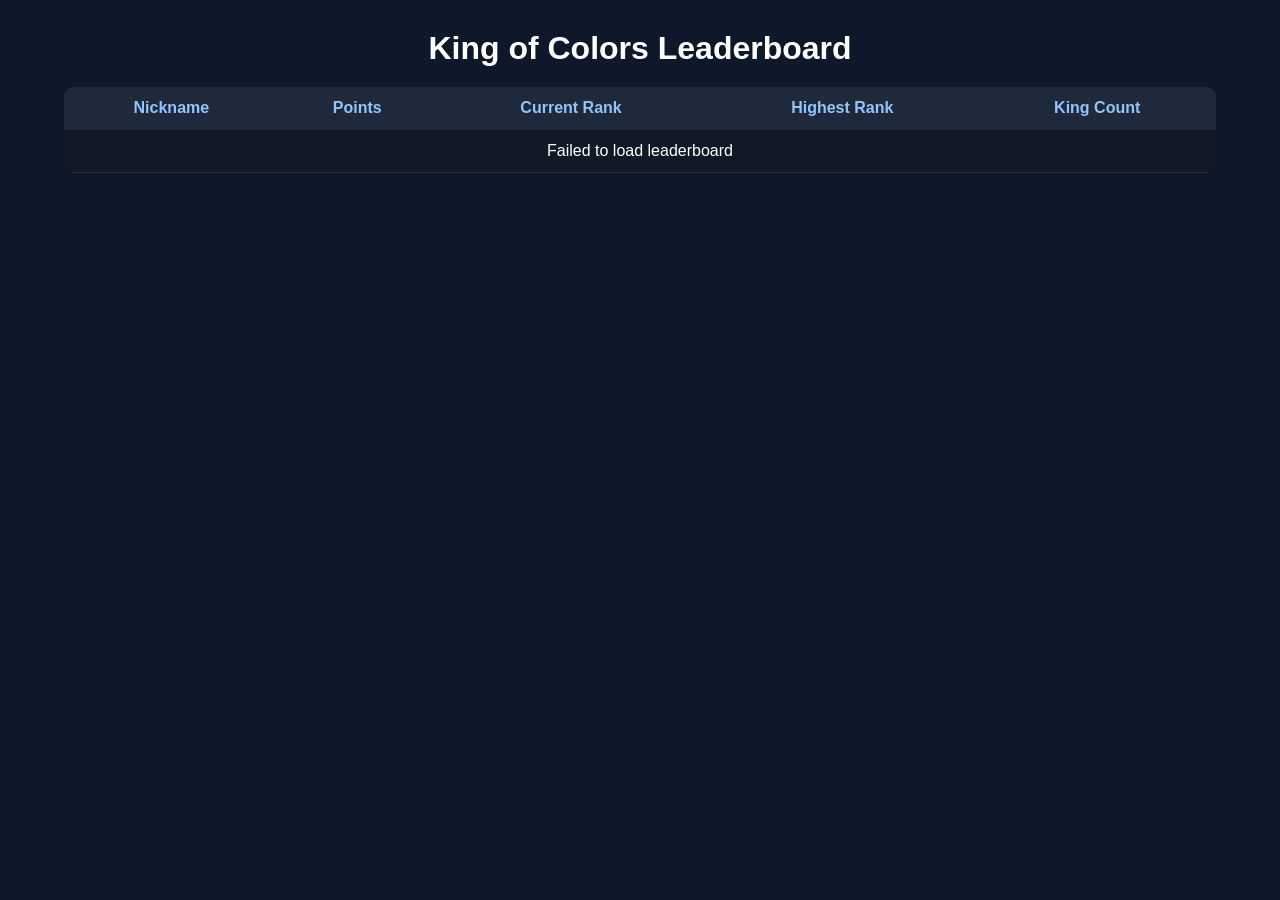
==== index.html @ 7a9d7e17 "Add files via upload" ====
<!DOCTYPE html>
<html lang="en">
<head>
    <meta charset="UTF-8">
    <title>KOC Leaderboard</title>
    <link rel="stylesheet" href="style.css">
</head>
<body>

    <h1>King of Colors Leaderboard</h1>

    <div class="table-container">
        <table>
            <thead>
                <tr>
                    <th>Nickname</th>
                    <th>Points</th>
                    <th>Current Rank</th>
                    <th>Highest Rank</th>
                    <th>King Count</th>
                </tr>
            </thead>
            <tbody id="leaderboard">
                <!-- JS inserts data here -->
            </tbody>
        </table>
    </div>

    <script src="script.js"></script>

</body>
</html>
---- style.css ----
body {
    margin: 0;
    font-family: Arial, sans-serif;
    background: #0f172a;
    color: white;
    text-align: center;
}

h1 {
    margin-top: 30px;
    margin-bottom: 20px;
}

.table-container {
    width: 90%;
    margin: auto;
    overflow-x: auto;
}

table {
    width: 100%;
    border-collapse: collapse;
    background: #111827;
    border-radius: 10px;
    overflow: hidden;
}

th, td {
    padding: 12px;
    border-bottom: 1px solid #1f2937;
    text-align: center;
}

th {
    background: #1e293b;
    color: #93c5fd;
}

tr:hover {
    background: #1f2937;
}
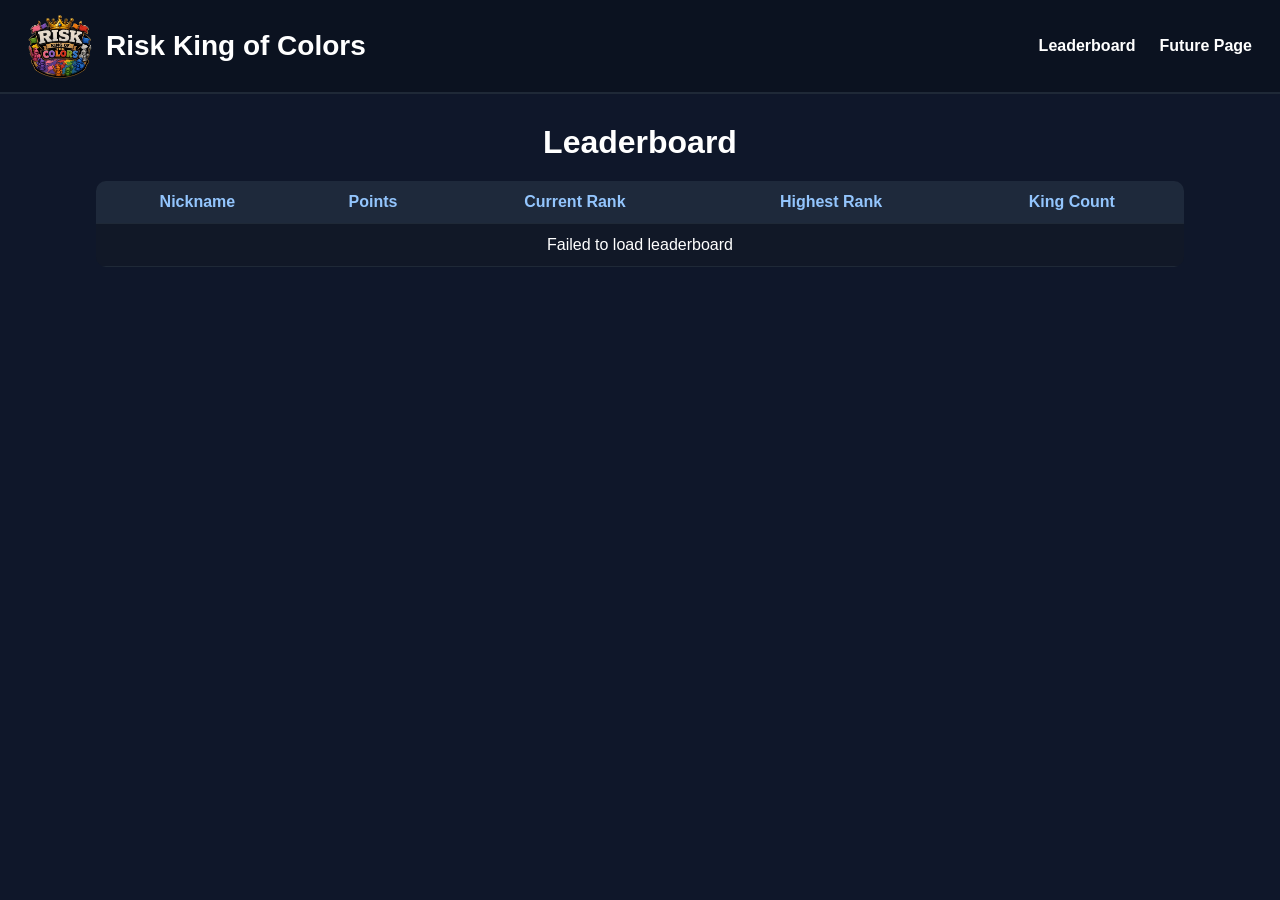
==== commit bec35d0e: "Add files via upload" ====
--- a/index.html
+++ b/index.html
@@ -2,14 +2,31 @@
 <html lang="en">
 <head>
     <meta charset="UTF-8">
-    <title>KOC Leaderboard</title>
+    <title>Risk: King of Colors Leaderboard</title>
     <link rel="stylesheet" href="style.css">
 </head>
 <body>
 
-    <h1>King of Colors Leaderboard</h1>
+    <!-- NAVBAR -->
+    <nav class="navbar">
 
-    <div class="table-container">
+        <div class="nav-left">
+            <img src="logo.png" alt="Risk King of Colors Logo" class="logo">
+            <h1>Risk King of Colors</h1>
+        </div>
+
+        <div class="nav-right">
+            <a href="#">Leaderboard</a>
+            <a href="#">Future Page</a>
+        </div>
+
+    </nav>
+
+    <!-- MAIN CONTENT -->
+    <main class="container">
+
+        <h1>Leaderboard</h1>
+
         <table>
             <thead>
                 <tr>
@@ -20,11 +37,25 @@
                     <th>King Count</th>
                 </tr>
             </thead>
-            <tbody id="leaderboard">
-                <!-- JS inserts data here -->
-            </tbody>
+
+            <tbody id="leaderboard"></tbody>
+
         </table>
-    </div>
+
+    </main>
+
+    <!-- FOOTER -->
+    <!-- <footer class="footer">
+
+        <div class="footer-links">
+            <a href="https://discord.gg/YOUR_INVITE_LINK" target="_blank">
+                Discord
+            </a>
+        </div>
+
+        <p>Developed by ObsidianKnight</p>
+
+    </footer> -->
 
     <script src="script.js"></script>
 
--- a/style.css
+++ b/style.css
@@ -18,11 +18,13 @@
 }
 
 table {
-    width: 100%;
+    width: 85%;
     border-collapse: collapse;
     background: #111827;
     border-radius: 10px;
     overflow: hidden;
+    margin-left: auto;
+    margin-right: auto;
 }
 
 th, td {
@@ -38,4 +40,56 @@
 
 tr:hover {
     background: #1f2937;
+}
+
+
+.navbar {
+    display: flex;
+    justify-content: space-between;
+    align-items: center;
+
+    padding: 14px 28px;
+
+    background: #0b1220;
+    border-bottom: 2px solid #1f2937;
+
+    position: sticky;
+    top: 0;
+    z-index: 100;
+}
+
+.nav-left {
+    display: flex;
+    align-items: center;
+    gap: 14px;
+}
+
+.logo {
+    width: 64px;
+    height: 64px;
+    object-fit: contain;
+}
+
+.navbar h1 {
+    margin: 0;
+    font-size: 28px;
+    font-weight: bold;
+    color: white;
+}
+
+.nav-right {
+    display: flex;
+    align-items: center;
+    gap: 24px;
+}
+
+.nav-right a {
+    color: white;
+    text-decoration: none;
+    font-weight: bold;
+    transition: 0.2s;
+}
+
+.nav-right a:hover {
+    opacity: 0.7;
 }
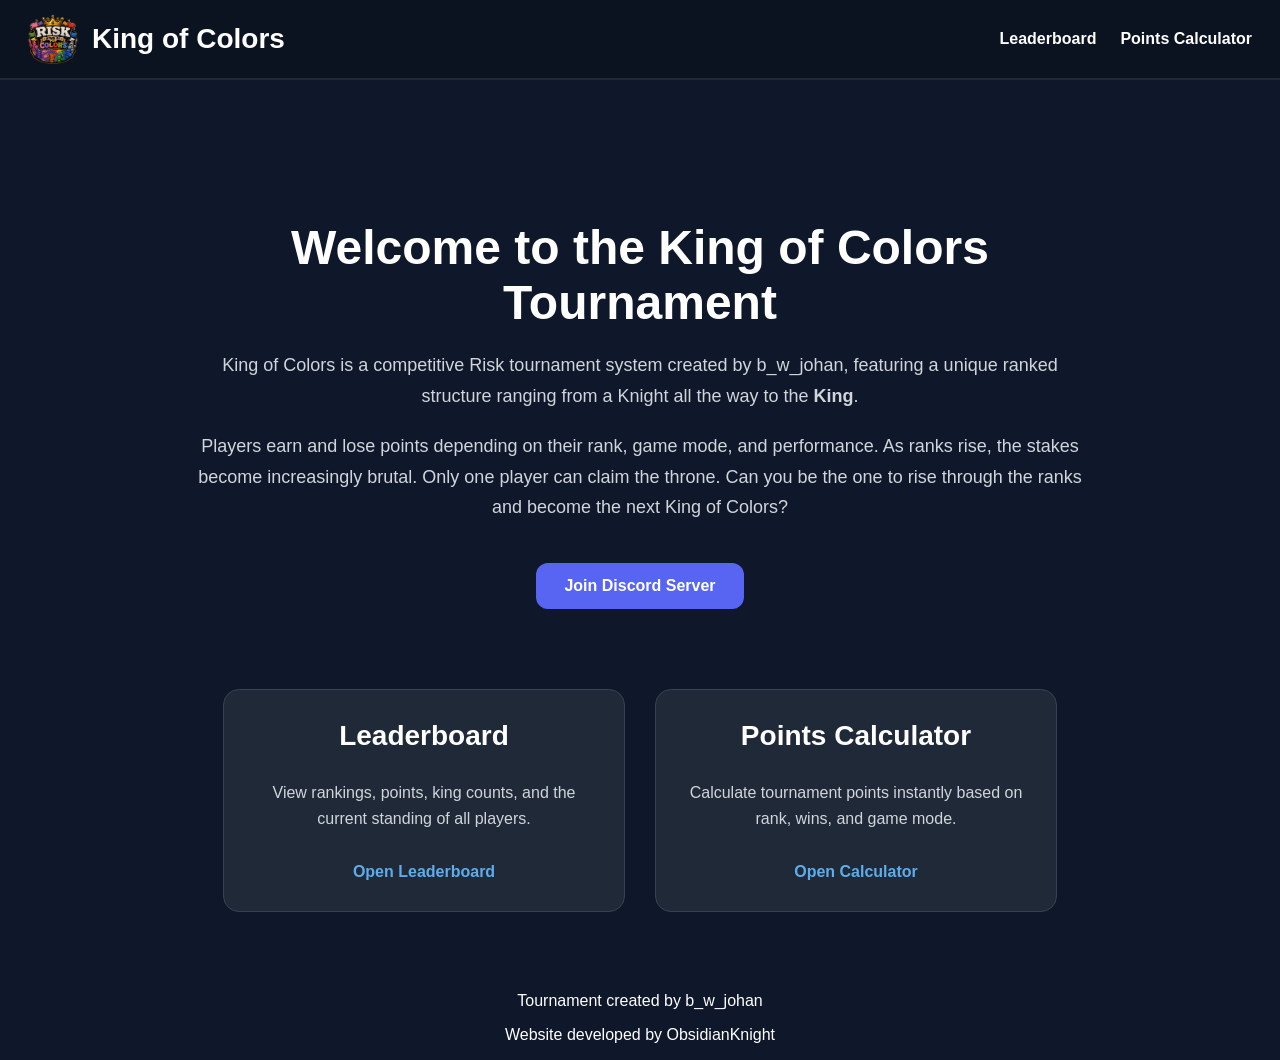
==== commit c579e927: "Add files via upload" ====
--- a/index.html
+++ b/index.html
@@ -1,63 +1,89 @@
-<!DOCTYPE html>
+<!doctype html>
 <html lang="en">
-<head>
-    <meta charset="UTF-8">
-    <title>Risk: King of Colors Leaderboard</title>
-    <link rel="stylesheet" href="style.css">
-</head>
-<body>
+  <head>
+    <meta charset="UTF-8" />
+    <meta name="viewport" content="width=device-width, initial-scale=1.0" />
 
+    <title>Risk King of Colors</title>
+
+    <link rel="icon" type="image/x-icon" href="Assets/favicon.ico" />
+    <link rel="stylesheet" href="style.css" />
+  </head>
+
+  <body>
     <!-- NAVBAR -->
+
     <nav class="navbar">
-
-        <div class="nav-left">
-            <img src="logo.png" alt="Risk King of Colors Logo" class="logo">
-            <h1>Risk King of Colors</h1>
-        </div>
-
-        <div class="nav-right">
-            <a href="#">Leaderboard</a>
-            <a href="#">Future Page</a>
-        </div>
-
+      <div class="nav-left">
+        <img src="Assets/logo.png" alt="Logo" class="logo" />
+        <h1 class="site-title">
+          <a href="/">King of Colors</a>
+        </h1>
+      </div>
+      <div class="nav-right">
+        <a href="/leaderboard">Leaderboard</a>
+        <a href="/calculator">Points Calculator</a>
+      </div>
     </nav>
 
-    <!-- MAIN CONTENT -->
-    <main class="container">
+    <!-- HERO -->
 
-        <h1>Leaderboard</h1>
+    <section class="hero">
+      <h2>Welcome to the King of Colors Tournament</h2>
 
-        <table>
-            <thead>
-                <tr>
-                    <th>Nickname</th>
-                    <th>Points</th>
-                    <th>Current Rank</th>
-                    <th>Highest Rank</th>
-                    <th>King Count</th>
-                </tr>
-            </thead>
+      <p>
+        King of Colors is a competitive Risk tournament system created by
+        b_w_johan, featuring a unique ranked structure ranging from a Knight all
+        the way to the <strong>King</strong>.
+      </p>
 
-            <tbody id="leaderboard"></tbody>
+      <p>
+        Players earn and lose points depending on their rank, game mode, and
+        performance. As ranks rise, the stakes become increasingly brutal. Only
+        one player can claim the throne. Can you be the one to rise through the 
+        ranks and become the next King of Colors?
+      </p>
 
-        </table>
+      <a
+        href="https://discord.gg/uQ5PMKQrV"
+        target="_blank"
+        class="discord-button"
+      >
+        Join Discord Server
+      </a>
+    </section>
 
-    </main>
+    <!-- INFO -->
+
+    <section class="info-section">
+      <div class="info-card">
+        <h3>Leaderboard</h3>
+
+        <p>
+          View rankings, points, king counts, and the current standing of all
+          players.
+        </p>
+
+        <a href="leaderboard.html"> Open Leaderboard </a>
+      </div>
+
+      <div class="info-card">
+        <h3>Points Calculator</h3>
+
+        <p>
+          Calculate tournament points instantly based on rank, wins, and game
+          mode.
+        </p>
+
+        <a href="calculator.html"> Open Calculator </a>
+      </div>
+    </section>
 
     <!-- FOOTER -->
-    <!-- <footer class="footer">
 
-        <div class="footer-links">
-            <a href="https://discord.gg/YOUR_INVITE_LINK" target="_blank">
-                Discord
-            </a>
-        </div>
-
-        <p>Developed by ObsidianKnight</p>
-
-    </footer> -->
-
-    <script src="script.js"></script>
-
-</body>
-</html>+    <footer class="footer">
+      <p>Tournament created by b_w_johan</p>
+      <p>Website developed by ObsidianKnight</p>
+    </footer>
+  </body>
+</html>
--- a/style.css
+++ b/style.css
@@ -1,47 +1,90 @@
+/* HERO */
+
 body {
     margin: 0;
     font-family: Arial, sans-serif;
     background: #0f172a;
     color: white;
     text-align: center;
+    padding: 0;
 }
 
-h1 {
-    margin-top: 30px;
+.hero {
+    max-width: 900px;
+    margin: 140px auto 80px auto;
+    text-align: center;
+    padding: 0 20px;
+}
+
+.hero h2 {
+    font-size: 48px;
     margin-bottom: 20px;
 }
 
-.table-container {
-    width: 90%;
-    margin: auto;
-    overflow-x: auto;
+.hero p {
+    font-size: 18px;
+    line-height: 1.7;
+    color: #d1d5db;
+    margin-bottom: 20px;
 }
 
-table {
-    width: 85%;
-    border-collapse: collapse;
-    background: #111827;
-    border-radius: 10px;
-    overflow: hidden;
-    margin-left: auto;
-    margin-right: auto;
+.discord-button {
+    display: inline-block;
+    margin-top: 20px;
+    padding: 14px 28px;
+    background: #5865F2;
+    color: white;
+    text-decoration: none;
+    font-weight: bold;
+    border-radius: 12px;
+    transition: 0.2s;
 }
 
-th, td {
-    padding: 12px;
-    border-bottom: 1px solid #1f2937;
-    text-align: center;
+.discord-button:hover {
+    opacity: 0.85;
 }
 
-th {
-    background: #1e293b;
-    color: #93c5fd;
+/* INFO SECTION */
+
+.info-section {
+    display: flex;
+    justify-content: center;
+    gap: 30px;
+    flex-wrap: wrap;
+    width: 90%;
+    margin: 0 auto 80px auto;
 }
 
-tr:hover {
+.info-card {
+    width: 340px;
     background: #1f2937;
+    padding: 30px;
+    border-radius: 16px;
+    border: 1px solid #374151;
+    transition: 0.2s;
 }
 
+.info-card:hover {
+    transform: translateY(-4px);
+}
+
+.info-card h3 {
+    margin-top: 0;
+    font-size: 28px;
+}
+
+.info-card p {
+    color: #d1d5db;
+    line-height: 1.6;
+}
+
+.info-card a {
+    display: inline-block;
+    margin-top: 16px;
+    color: #5dadec;
+    text-decoration: none;
+    font-weight: bold;
+}
 
 .navbar {
     display: flex;
@@ -65,8 +108,8 @@
 }
 
 .logo {
-    width: 64px;
-    height: 64px;
+    width: 50px;
+    height: 50px;
     object-fit: contain;
 }
 
@@ -92,4 +135,19 @@
 
 .nav-right a:hover {
     opacity: 0.7;
+}
+
+.site-title {
+    margin: 0;
+    font-size: 28px;
+    font-weight: bold;
+}
+
+.site-title a {
+    color: white;
+    text-decoration: none;
+}
+
+.site-title a:hover {
+    opacity: 0.85;
 }
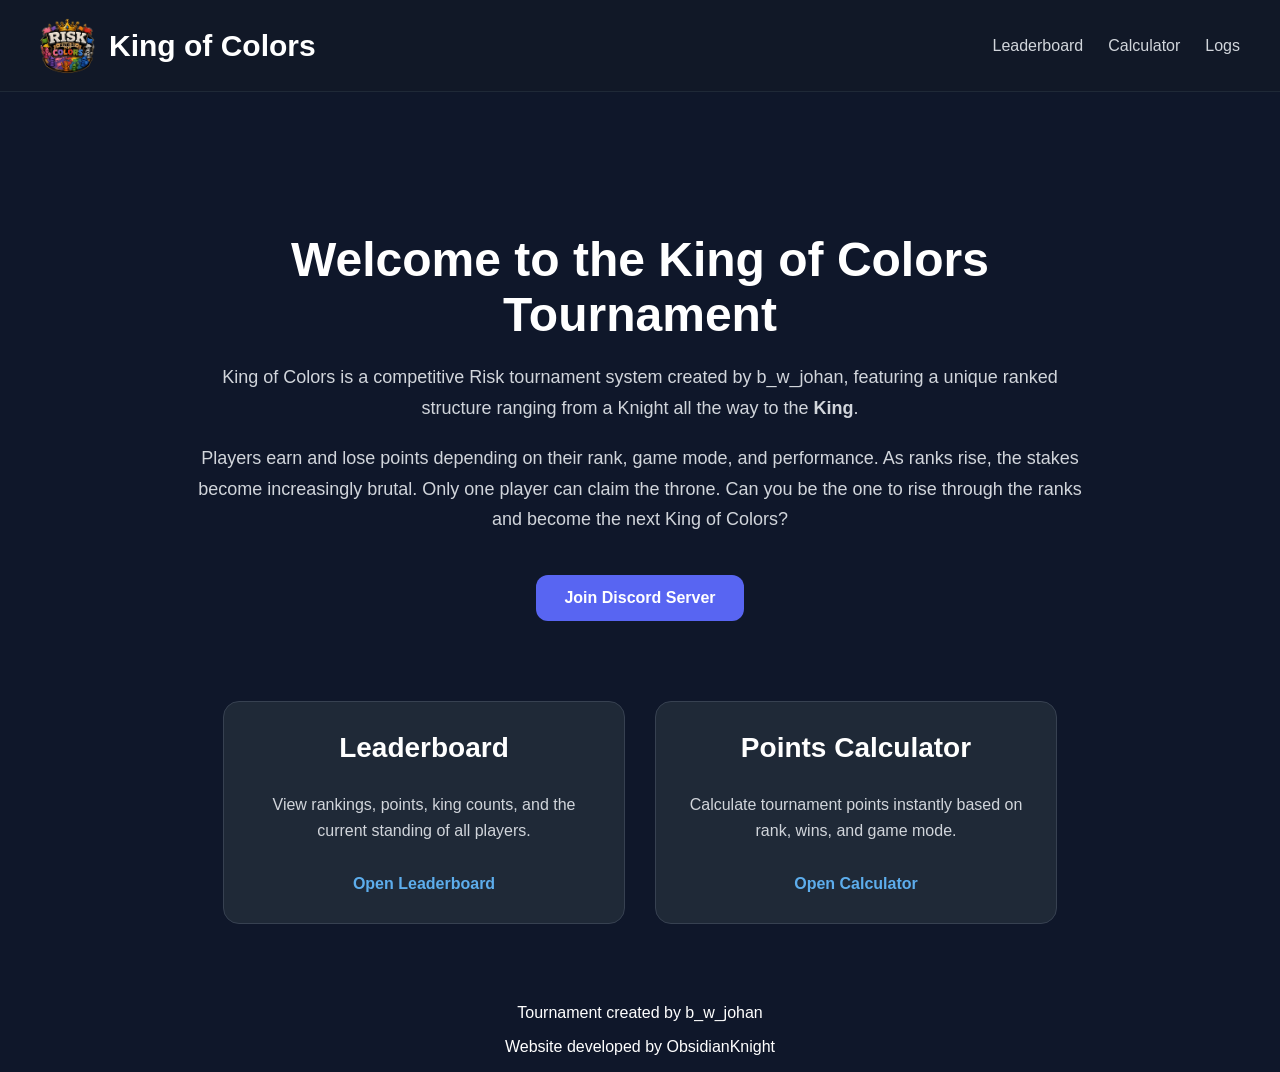
==== commit 869a712c: "Add files via upload" ====
--- a/index.html
+++ b/index.html
@@ -4,7 +4,7 @@
     <meta charset="UTF-8" />
     <meta name="viewport" content="width=device-width, initial-scale=1.0" />
 
-    <title>Risk King of Colors</title>
+    <title>Risk: King of Colors</title>
 
     <link rel="icon" type="image/x-icon" href="Assets/favicon.ico" />
     <link rel="stylesheet" href="style.css" />
@@ -13,16 +13,19 @@
   <body>
     <!-- NAVBAR -->
 
-    <nav class="navbar">
+    <nav>
       <div class="nav-left">
-        <img src="Assets/logo.png" alt="Logo" class="logo" />
-        <h1 class="site-title">
-          <a href="/">King of Colors</a>
+        <img src="../Assets/logo.png" alt="Logo" />
+
+        <h1>
+          <a href="/"> King of Colors </a>
         </h1>
       </div>
-      <div class="nav-right">
-        <a href="/leaderboard">Leaderboard</a>
-        <a href="/calculator">Points Calculator</a>
+
+      <div class="nav-links">
+        <a href="../leaderboard/"> Leaderboard </a>
+        <a href="../calculator/"> Calculator </a>
+        <a href="../logs/"> Logs </a>
       </div>
     </nav>
 
@@ -40,7 +43,7 @@
       <p>
         Players earn and lose points depending on their rank, game mode, and
         performance. As ranks rise, the stakes become increasingly brutal. Only
-        one player can claim the throne. Can you be the one to rise through the 
+        one player can claim the throne. Can you be the one to rise through the
         ranks and become the next King of Colors?
       </p>
 
@@ -64,7 +67,7 @@
           players.
         </p>
 
-        <a href="leaderboard.html"> Open Leaderboard </a>
+        <a href="/leaderboard/"> Open Leaderboard </a>
       </div>
 
       <div class="info-card">
@@ -75,7 +78,7 @@
           mode.
         </p>
 
-        <a href="calculator.html"> Open Calculator </a>
+        <a href="/calculator/"> Open Calculator </a>
       </div>
     </section>
 
--- a/style.css
+++ b/style.css
@@ -86,19 +86,13 @@
     font-weight: bold;
 }
 
-.navbar {
+nav {
     display: flex;
     justify-content: space-between;
     align-items: center;
-
-    padding: 14px 28px;
-
-    background: #0b1220;
-    border-bottom: 2px solid #1f2937;
-
-    position: sticky;
-    top: 0;
-    z-index: 100;
+    padding: 18px 40px;
+    background: #111827;
+    border-bottom: 1px solid #1f2937;
 }
 
 .nav-left {
@@ -107,34 +101,34 @@
     gap: 14px;
 }
 
-.logo {
-    width: 50px;
-    height: 50px;
-    object-fit: contain;
+.nav-left img {
+    width: 55px;
 }
 
-.navbar h1 {
+.nav-left h1 {
     margin: 0;
-    font-size: 28px;
-    font-weight: bold;
-    color: white;
 }
 
-.nav-right {
-    display: flex;
-    align-items: center;
-    gap: 24px;
+.nav-left a {
+    text-decoration: none;
+    color: white;
+    font-size: 30px;
+    font-weight: bold;
 }
 
-.nav-right a {
-    color: white;
+.nav-links {
+    display: flex;
+    gap: 25px;
+}
+
+.nav-links a {
+    color: #d1d5db;
     text-decoration: none;
-    font-weight: bold;
     transition: 0.2s;
 }
 
-.nav-right a:hover {
-    opacity: 0.7;
+.nav-links a:hover {
+    color: white;
 }
 
 .site-title {
